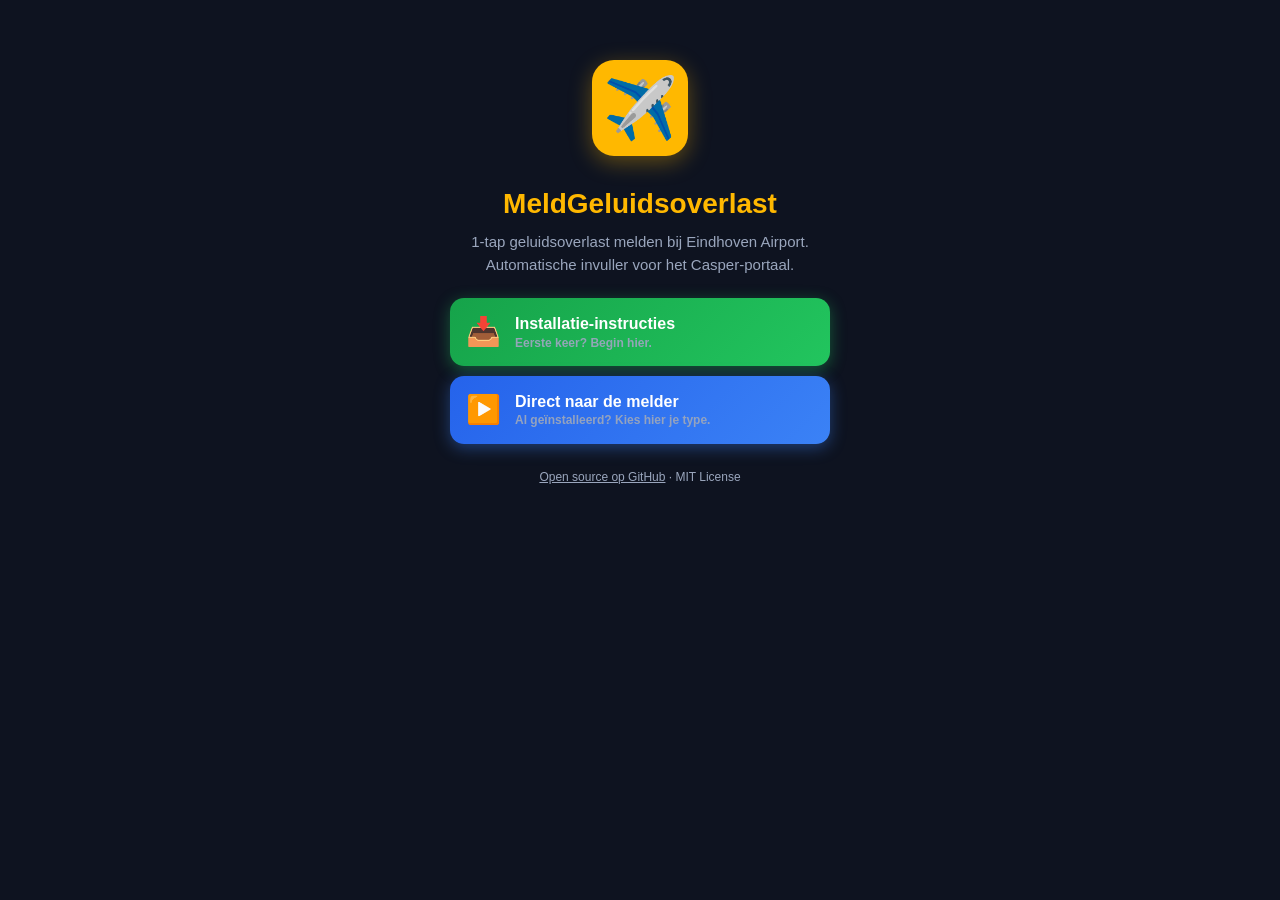
==== index.html @ 1b587c1e "Initial deploy: index.html" ====
<!doctype html>
<html lang="nl">
<head>
<meta charset="utf-8">
<meta name="viewport" content="width=device-width,initial-scale=1">
<title>MeldGeluidsoverlast — 1-tap geluidsmelder Eindhoven Airport</title>
<meta name="description" content="Meld in 1 tap geluidsoverlast van Eindhoven Airport. Open-source automatische melder voor het Casper-portaal.">
<meta property="og:type" content="website">
<meta property="og:site_name" content="MeldGeluidsoverlast">
<meta property="og:title" content="MeldGeluidsoverlast — Eindhoven Airport in 1 tap">
<meta property="og:description" content="1-tap geluidsoverlast melden bij Eindhoven Airport. Open source.">
<meta property="og:url" content="https://meldgeluidsoverlast.nl/">
<meta name="twitter:card" content="summary">
<link rel="icon" type="image/svg+xml" href="[data-uri]">
<style>
  *{box-sizing:border-box}
  html,body{margin:0;padding:0;background:#0e1320;color:#e8eef9;font:16px/1.55 -apple-system,BlinkMacSystemFont,sans-serif;min-height:100vh}
  .wrap{max-width:560px;margin:0 auto;padding:60px 22px;text-align:center}
  .badge{width:96px;height:96px;border-radius:22px;background:#ffb800;display:inline-flex;align-items:center;justify-content:center;font-size:60px;margin-bottom:18px;box-shadow:0 6px 22px rgba(255,184,0,.35)}
  h1{margin:8px 0 6px;color:#ffb800;font-size:28px;font-weight:800}
  .lead{color:#9aa6bd;font-size:15px;margin:0 0 22px;line-height:1.5}
  .btn{display:flex;align-items:center;gap:14px;width:100%;border:0;border-radius:14px;padding:16px;font-size:16px;font-weight:800;cursor:pointer;text-align:left;text-decoration:none;margin-bottom:10px;line-height:1.2;color:#fff}
  .btn .em{font-size:28px;flex:0 0 auto}
  .btn .ttl{flex:1}
  .btn .ttl small{display:block;font-size:12px;font-weight:600;opacity:.95;margin-top:2px}
  .btn-install{background:linear-gradient(135deg,#16a34a,#22c55e);box-shadow:0 4px 16px rgba(34,197,94,.4)}
  .btn-start{background:linear-gradient(135deg,#2563eb,#3b82f6);box-shadow:0 4px 16px rgba(59,130,246,.4)}
  .btns{text-align:left;max-width:380px;margin:0 auto}
  small{display:block;color:#9aa6bd;font-size:12px;margin-top:24px}
  small a{color:#9aa6bd}
</style>
</head>
<body>
<div class="wrap">
  <div class="badge">✈️</div>
  <h1>MeldGeluidsoverlast</h1>
  <p class="lead">1-tap geluidsoverlast melden bij Eindhoven Airport.<br>Automatische invuller voor het Casper-portaal.</p>
  <div class="btns">
    <a class="btn btn-install" href="install.html"><span class="em">📥</span><span class="ttl">Installatie-instructies<small>Eerste keer? Begin hier.</small></span></a>
    <a class="btn btn-start" href="start.html"><span class="em">▶️</span><span class="ttl">Direct naar de melder<small>Al geïnstalleerd? Kies hier je type.</small></span></a>
  </div>
  <small><a href="https://github.com/mrcncpt/klacht-eindhoven">Open source op GitHub</a> · MIT License</small>
</div>
</body>
</html>
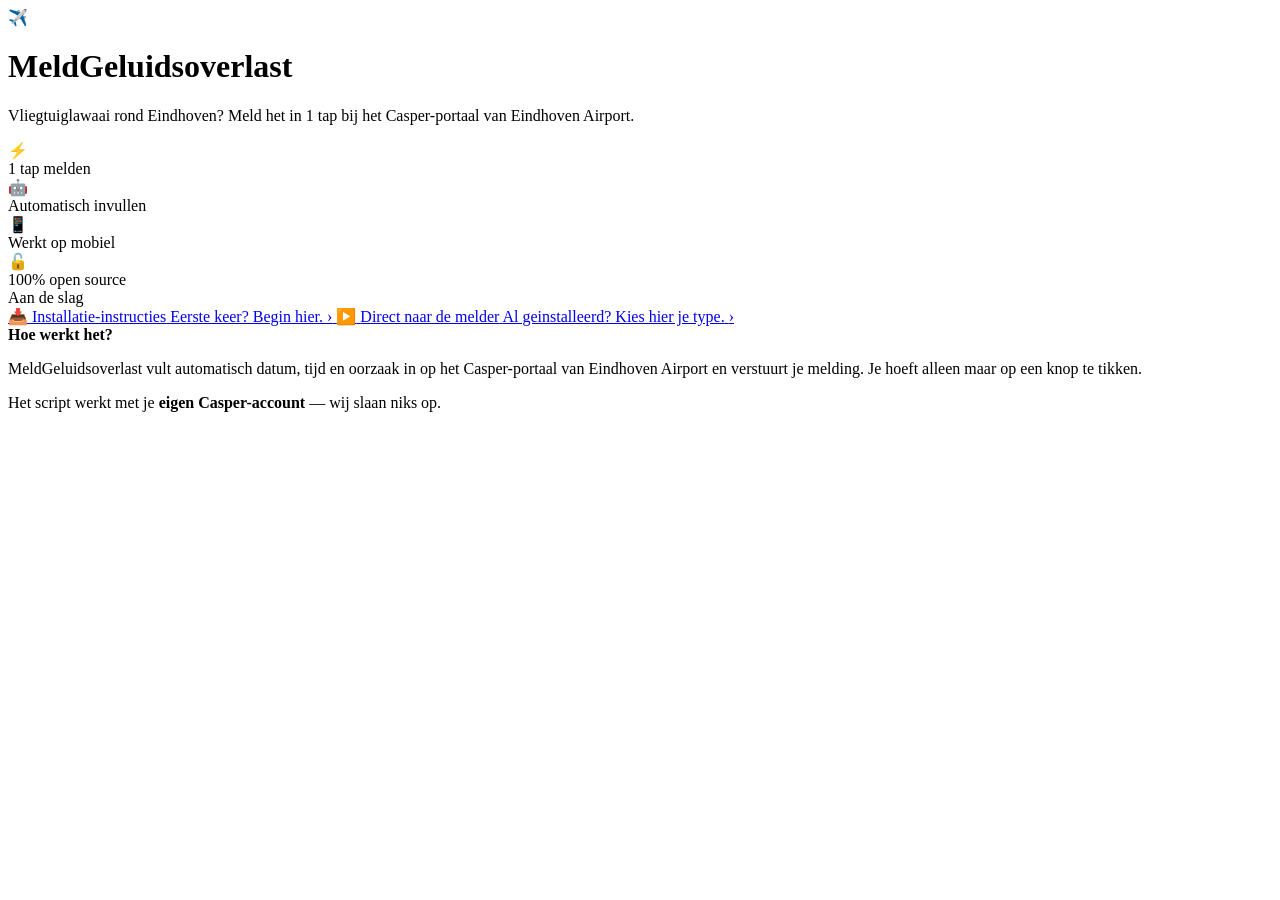
==== commit 0337d4e0: "Sync from local: Claude Code updates (notify.js, proxy.py, style.css + redesign): index.html" ====
--- a/index.html
+++ b/index.html
@@ -10,36 +10,93 @@
 <meta property="og:title" content="MeldGeluidsoverlast — Eindhoven Airport in 1 tap">
 <meta property="og:description" content="1-tap geluidsoverlast melden bij Eindhoven Airport. Open source.">
 <meta property="og:url" content="https://meldgeluidsoverlast.nl/">
+<link rel="canonical" href="https://meldgeluidsoverlast.nl/">
+<meta property="og:image" content="https://meldgeluidsoverlast.nl/og-image.svg">
+<meta property="og:image:width" content="1200">
+<meta property="og:image:height" content="630">
+<meta name="twitter:image" content="https://meldgeluidsoverlast.nl/og-image.svg">
+<meta name="twitter:title" content="MeldGeluidsoverlast — Eindhoven Airport in 1 tap">
+<meta name="twitter:description" content="1-tap geluidsoverlast melden bij Eindhoven Airport. Open source, automatische invuller.">
 <meta name="twitter:card" content="summary">
 <link rel="icon" type="image/svg+xml" href="[data-uri]">
-<style>
-  *{box-sizing:border-box}
-  html,body{margin:0;padding:0;background:#0e1320;color:#e8eef9;font:16px/1.55 -apple-system,BlinkMacSystemFont,sans-serif;min-height:100vh}
-  .wrap{max-width:560px;margin:0 auto;padding:60px 22px;text-align:center}
-  .badge{width:96px;height:96px;border-radius:22px;background:#ffb800;display:inline-flex;align-items:center;justify-content:center;font-size:60px;margin-bottom:18px;box-shadow:0 6px 22px rgba(255,184,0,.35)}
-  h1{margin:8px 0 6px;color:#ffb800;font-size:28px;font-weight:800}
-  .lead{color:#9aa6bd;font-size:15px;margin:0 0 22px;line-height:1.5}
-  .btn{display:flex;align-items:center;gap:14px;width:100%;border:0;border-radius:14px;padding:16px;font-size:16px;font-weight:800;cursor:pointer;text-align:left;text-decoration:none;margin-bottom:10px;line-height:1.2;color:#fff}
-  .btn .em{font-size:28px;flex:0 0 auto}
-  .btn .ttl{flex:1}
-  .btn .ttl small{display:block;font-size:12px;font-weight:600;opacity:.95;margin-top:2px}
-  .btn-install{background:linear-gradient(135deg,#16a34a,#22c55e);box-shadow:0 4px 16px rgba(34,197,94,.4)}
-  .btn-start{background:linear-gradient(135deg,#2563eb,#3b82f6);box-shadow:0 4px 16px rgba(59,130,246,.4)}
-  .btns{text-align:left;max-width:380px;margin:0 auto}
-  small{display:block;color:#9aa6bd;font-size:12px;margin-top:24px}
-  small a{color:#9aa6bd}
-</style>
+<link rel="stylesheet" href="style.css">
+<script type="application/ld+json">{
+  "@context": "https://schema.org",
+  "@type": "WebApplication",
+  "name": "MeldGeluidsoverlast",
+  "alternateName": "Meld Geluidsoverlast Eindhoven",
+  "description": "1-tap geluidsoverlast melden bij Eindhoven Airport. Open-source automatische invuller voor het Casper-portaal.",
+  "url": "https://meldgeluidsoverlast.nl/",
+  "applicationCategory": "UtilitiesApplication",
+  "operatingSystem": "Web, Android (PWA)",
+  "isAccessibleForFree": true,
+  "browserRequirements": "Firefox + Tampermonkey op Android, of elke desktop-browser",
+  "softwareVersion": "1.8.0",
+  "publisher": {
+    "@type": "Organization",
+    "name": "MeldGeluidsoverlast",
+    "url": "https://meldgeluidsoverlast.nl/"
+  }
+}</script>
 </head>
 <body>
-<div class="wrap">
-  <div class="badge">✈️</div>
-  <h1>MeldGeluidsoverlast</h1>
-  <p class="lead">1-tap geluidsoverlast melden bij Eindhoven Airport.<br>Automatische invuller voor het Casper-portaal.</p>
-  <div class="btns">
-    <a class="btn btn-install" href="install.html"><span class="em">📥</span><span class="ttl">Installatie-instructies<small>Eerste keer? Begin hier.</small></span></a>
-    <a class="btn btn-start" href="start.html"><span class="em">▶️</span><span class="ttl">Direct naar de melder<small>Al geïnstalleerd? Kies hier je type.</small></span></a>
+<div class="bg-glow"></div>
+
+<div class="page page--narrow">
+  <!-- Hero -->
+  <div class="hero">
+    <div class="hero-icon">✈️</div>
+    <h1>Meld<span class="accent">Geluidsoverlast</span></h1>
+    <p class="hero-lead">Vliegtuiglawaai rond Eindhoven? Meld het in 1 tap bij het Casper-portaal van Eindhoven Airport.</p>
   </div>
-  <small><a href="https://github.com/mrcncpt/klacht-eindhoven">Open source op GitHub</a> · MIT License</small>
-</div>
-</body>
-</html>
+
+  <!-- Features -->
+  <div class="features">
+    <div class="feature">
+      <div class="feature-icon">⚡</div>
+      <div class="feature-text">1 tap melden</div>
+    </div>
+    <div class="feature">
+      <div class="feature-icon">🤖</div>
+      <div class="feature-text">Automatisch invullen</div>
+    </div>
+    <div class="feature">
+      <div class="feature-icon">📱</div>
+      <div class="feature-text">Werkt op mobiel</div>
+    </div>
+    <div class="feature">
+      <div class="feature-icon">🔓</div>
+      <div class="feature-text">100% open source</div>
+    </div>
+  </div>
+
+  <!-- CTA buttons -->
+  <div class="section-title">Aan de slag</div>
+
+  <a class="btn btn--green btn--primary-glow" href="install.html">
+    <span class="icon">📥</span>
+    <span class="label">
+      <span class="title">Installatie-instructies</span>
+      <span class="subtitle">Eerste keer? Begin hier.</span>
+    </span>
+    <span class="chevron">›</span>
+  </a>
+
+  <a class="btn btn--blue" href="start.html">
+    <span class="icon">▶️</span>
+    <span class="label">
+      <span class="title">Direct naar de melder</span>
+      <span class="subtitle">Al geinstalleerd? Kies hier je type.</span>
+    </span>
+    <span class="chevron">›</span>
+  </a>
+
+  <!-- How it works -->
+  <div class="glass-card mt-lg">
+    <strong>Hoe werkt het?</strong>
+    <p>MeldGeluidsoverlast vult automatisch datum, tijd en oorzaak in op het Casper-portaal van Eindhoven Airport en verstuurt je melding. Je hoeft alleen maar op een knop te tikken.</p>
+    <p>Het script werkt met je <strong style="color:var(--accent)">eigen Casper-account</strong> — wij slaan niks op.</p>
+  </div>
+
+  <!-- Footer -->
+  <div cla
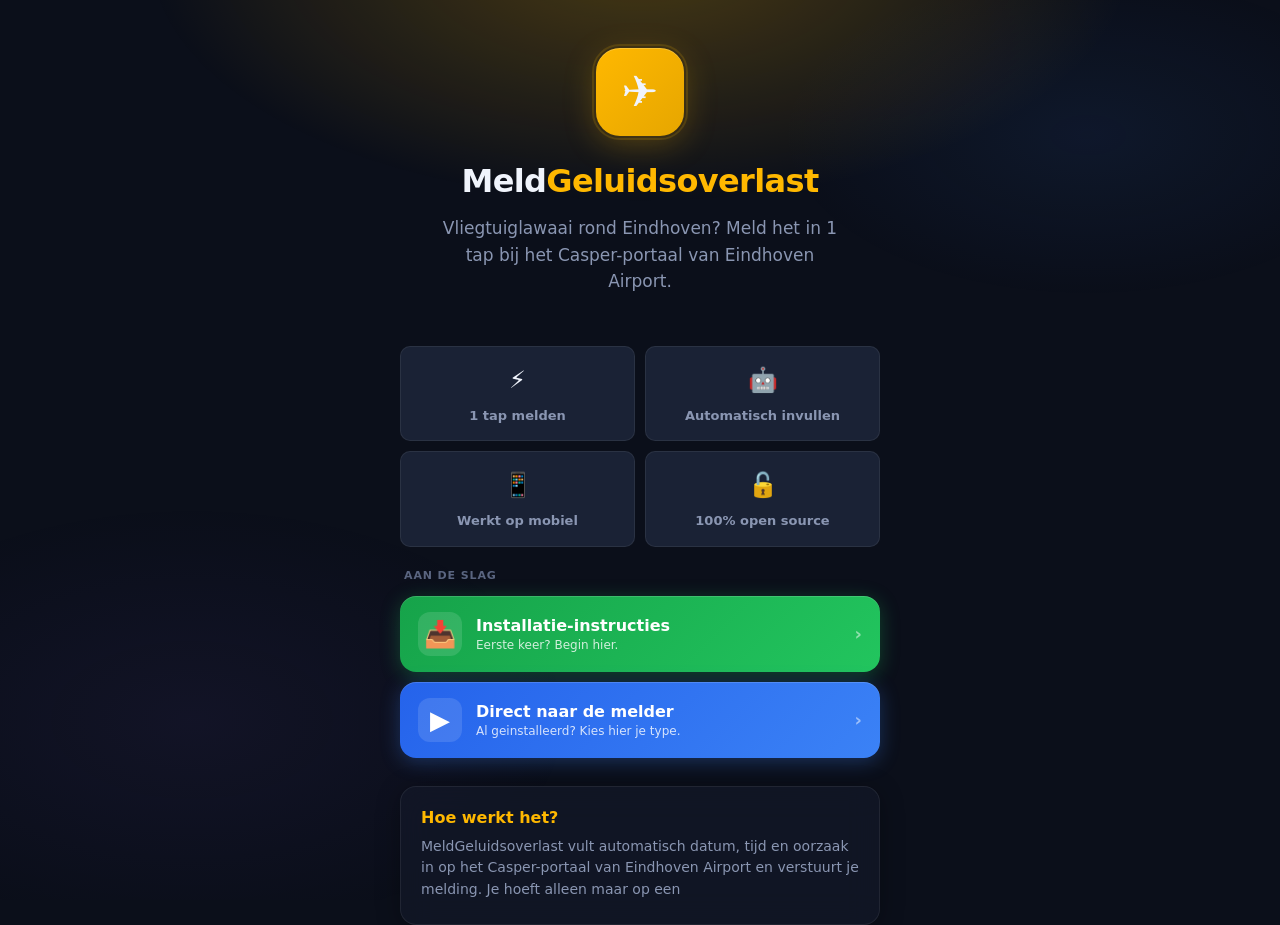
==== commit 6184e690: "VS Code update: index.html" ====
--- a/index.html
+++ b/index.html
@@ -50,6 +50,11 @@
     <p class="hero-lead">Vliegtuiglawaai rond Eindhoven? Meld het in 1 tap bij het Casper-portaal van Eindhoven Airport.</p>
   </div>
 
+  <!-- Persoonlijke teller (alleen zichtbaar als er historie is) -->
+  <div class="stats-pill-wrap hidden" id="statsWrap">
+    <div class="stats-pill" id="statsPill"></div>
+  </div>
+
   <!-- Features -->
   <div class="features">
     <div class="feature">
@@ -94,9 +99,4 @@
   <!-- How it works -->
   <div class="glass-card mt-lg">
     <strong>Hoe werkt het?</strong>
-    <p>MeldGeluidsoverlast vult automatisch datum, tijd en oorzaak in op het Casper-portaal van Eindhoven Airport en verstuurt je melding. Je hoeft alleen maar op een knop te tikken.</p>
-    <p>Het script werkt met je <strong style="color:var(--accent)">eigen Casper-account</strong> — wij slaan niks op.</p>
-  </div>
-
-  <!-- Footer -->
-  <div cla+    <p>MeldGeluidsoverlast vult automatisch datum, tijd en oorzaak in op het Casper-portaal van Eindhoven Airport en verstuurt je melding. Je hoeft alleen maar op een
--- a/style.css
+++ b/style.css
@@ -0,0 +1,650 @@
+/* === MeldGeluidsoverlast — Shared Design System === */
+
+:root {
+  --bg: #0b0f1a;
+  --bg-subtle: #111827;
+  --surface: #1a2235;
+  --surface-hover: #1f2940;
+  --border: rgba(255,255,255,0.07);
+  --border-hover: rgba(255,255,255,0.14);
+  --text: #f0f4fc;
+  --text-muted: #8a96b2;
+  --text-faint: #5a6580;
+  --accent: #ffb800;
+  --accent-soft: rgba(255,184,0,0.12);
+  --accent-glow: rgba(255,184,0,0.25);
+  --green: #22c55e;
+  --green-soft: rgba(34,197,94,0.12);
+  --green-glow: rgba(34,197,94,0.3);
+  --blue: #3b82f6;
+  --blue-soft: rgba(59,130,246,0.12);
+  --blue-glow: rgba(59,130,246,0.3);
+  --red: #ef4444;
+  --purple: #8b5cf6;
+  --radius: 16px;
+  --radius-sm: 10px;
+  --radius-full: 9999px;
+  --shadow: 0 4px 24px rgba(0,0,0,0.3);
+  --shadow-lg: 0 12px 48px rgba(0,0,0,0.4);
+  --ease: cubic-bezier(0.4, 0, 0.2, 1);
+  --font: -apple-system, BlinkMacSystemFont, "SF Pro Display", "Inter", system-ui, "Segoe UI", Roboto, sans-serif;
+}
+
+*, *::before, *::after { box-sizing: border-box; margin: 0; padding: 0; }
+
+html {
+  font-size: 16px;
+  -webkit-font-smoothing: antialiased;
+  -moz-osx-font-smoothing: grayscale;
+}
+
+body {
+  font-family: var(--font);
+  background: var(--bg);
+  color: var(--text);
+  line-height: 1.6;
+  min-height: 100vh;
+  overflow-x: hidden;
+}
+
+/* === Background ambience === */
+.bg-glow {
+  position: fixed;
+  inset: 0;
+  z-index: 0;
+  pointer-events: none;
+  background:
+    radial-gradient(ellipse 70% 50% at 50% -5%, var(--accent-glow), transparent 55%),
+    radial-gradient(ellipse 40% 30% at 85% 15%, rgba(59,130,246,0.08), transparent 60%),
+    radial-gradient(ellipse 50% 40% at 15% 80%, rgba(139,92,246,0.06), transparent 60%);
+}
+
+/* === Layout === */
+.page {
+  position: relative;
+  z-index: 1;
+  max-width: 640px;
+  margin: 0 auto;
+  padding: 0 20px;
+}
+
+.page--narrow { max-width: 520px; }
+.page--wide { max-width: 720px; }
+
+/* === Nav bar === */
+.navbar {
+  display: flex;
+  align-items: center;
+  justify-content: space-between;
+  padding: 16px 0;
+  margin-bottom: 8px;
+}
+
+.navbar-brand {
+  display: flex;
+  align-items: center;
+  gap: 10px;
+  text-decoration: none;
+  color: var(--text);
+  font-weight: 700;
+  font-size: 15px;
+}
+
+.navbar-brand img,
+.navbar-brand svg {
+  width: 32px;
+  height: 32px;
+  border-radius: 8px;
+}
+
+.navbar-link {
+  color: var(--text-muted);
+  text-decoration: none;
+  font-size: 13px;
+  font-weight: 600;
+  padding: 6px 12px;
+  border-radius: var(--radius-sm);
+  transition: all 0.2s var(--ease);
+}
+
+.navbar-link:hover {
+  color: var(--text);
+  background: var(--surface);
+}
+
+/* === Hero section === */
+.hero {
+  text-align: center;
+  padding: 48px 0 32px;
+}
+
+.hero-icon {
+  width: 88px;
+  height: 88px;
+  border-radius: 24px;
+  background: linear-gradient(135deg, var(--accent), #e6a600);
+  display: inline-flex;
+  align-items: center;
+  justify-content: center;
+  font-size: 44px;
+  margin-bottom: 20px;
+  box-shadow: 0 8px 32px var(--accent-glow), inset 0 1px 0 rgba(255,255,255,0.2);
+  position: relative;
+}
+
+.hero-icon::after {
+  content: '';
+  position: absolute;
+  inset: -4px;
+  border-radius: 28px;
+  border: 2px solid rgba(255,184,0,0.15);
+}
+
+.hero h1 {
+  font-size: 32px;
+  font-weight: 800;
+  letter-spacing: -0.02em;
+  color: var(--text);
+  margin-bottom: 8px;
+}
+
+.hero h1 .accent { color: var(--accent); }
+
+.hero-lead {
+  font-size: 17px;
+  color: var(--text-muted);
+  max-width: 400px;
+  margin: 0 auto;
+  line-height: 1.55;
+}
+
+/* === Section titles === */
+.section-title {
+  font-size: 11px;
+  font-weight: 700;
+  text-transform: uppercase;
+  letter-spacing: 0.08em;
+  color: var(--text-faint);
+  margin-bottom: 12px;
+  padding-left: 4px;
+}
+
+/* === Buttons === */
+.btn {
+  display: flex;
+  align-items: center;
+  gap: 14px;
+  width: 100%;
+  border: 0;
+  border-radius: var(--radius);
+  padding: 16px 18px;
+  font-size: 16px;
+  font-weight: 700;
+  cursor: pointer;
+  text-align: left;
+  text-decoration: none;
+  line-height: 1.25;
+  color: #fff;
+  position: relative;
+  overflow: hidden;
+  transition: all 0.25s var(--ease);
+}
+
+.btn:active { transform: scale(0.985); }
+
+.btn .icon {
+  font-size: 26px;
+  flex: 0 0 auto;
+  width: 44px;
+  height: 44px;
+  display: flex;
+  align-items: center;
+  justify-content: center;
+  background: rgba(255,255,255,0.12);
+  border-radius: 12px;
+}
+
+.btn .label { flex: 1; }
+
+.btn .label .title {
+  display: block;
+  font-size: 16px;
+  font-weight: 700;
+}
+
+.btn .label .subtitle {
+  display: block;
+  font-size: 12px;
+  font-weight: 500;
+  opacity: 0.8;
+  margin-top: 2px;
+}
+
+.btn .chevron {
+  font-size: 18px;
+  opacity: 0.5;
+  flex: 0 0 auto;
+  transition: transform 0.2s var(--ease);
+}
+
+.btn:hover .chevron { transform: translateX(3px); }
+
+.btn + .btn { margin-top: 10px; }
+
+/* Button variants */
+.btn--green {
+  background: linear-gradient(135deg, #16a34a 0%, #22c55e 100%);
+  box-shadow: 0 4px 20px var(--green-glow), inset 0 1px 0 rgba(255,255,255,0.15);
+}
+.btn--green:hover { box-shadow: 0 6px 28px rgba(34,197,94,0.45), inset 0 1px 0 rgba(255,255,255,0.15); }
+
+.btn--blue {
+  background: linear-gradient(135deg, #2563eb 0%, #3b82f6 100%);
+  box-shadow: 0 4px 20px var(--blue-glow), inset 0 1px 0 rgba(255,255,255,0.15);
+}
+.btn--blue:hover { box-shadow: 0 6px 28px rgba(59,130,246,0.45), inset 0 1px 0 rgba(255,255,255,0.15); }
+
+.btn--surface {
+  background: var(--surface);
+  color: var(--text);
+  border: 1px solid var(--border);
+  box-shadow: var(--shadow);
+}
+.btn--surface:hover { background: var(--surface-hover); border-color: var(--border-hover); }
+
+.btn--primary-glow {
+  animation: glow-pulse 2.5s ease-in-out infinite;
+}
+@keyframes glow-pulse {
+  0%, 100% { box-shadow: 0 4px 20px var(--green-glow), inset 0 1px 0 rgba(255,255,255,0.15); }
+  50% { box-shadow: 0 6px 32px rgba(34,197,94,0.5), inset 0 1px 0 rgba(255,255,255,0.15); }
+}
+
+/* === Cards === */
+.card {
+  background: var(--surface);
+  border: 1px solid var(--border);
+  border-radius: var(--radius);
+  padding: 18px 20px;
+  box-shadow: var(--shadow);
+}
+
+.card + .card { margin-top: 12px; }
+
+.card-title {
+  font-size: 13px;
+  font-weight: 700;
+  text-transform: uppercase;
+  letter-spacing: 0.04em;
+  color: var(--accent);
+  margin-bottom: 6px;
+}
+
+.card p {
+  font-size: 14px;
+  color: var(--text-muted);
+  margin: 4px 0;
+  line-height: 1.55;
+}
+
+.card a { color: var(--accent); text-decoration: none; }
+.card a:hover { text-decoration: underline; }
+
+/* === Info banner === */
+.info-banner {
+  background: var(--accent-soft);
+  border: 1px solid rgba(255,184,0,0.25);
+  border-radius: var(--radius);
+  padding: 14px 18px;
+  text-align: center;
+  line-height: 1.55;
+}
+
+.info-banner strong {
+  color: var(--accent);
+  display: block;
+  font-size: 15px;
+  margin-bottom: 2px;
+}
+
+.info-banner p {
+  font-size: 14px;
+  color: #d4b96a;
+  margin: 0;
+}
+
+/* === Success banner === */
+.success-banner {
+  background: var(--green-soft);
+  border: 1px solid rgba(34,197,94,0.3);
+  border-radius: var(--radius-sm);
+  padding: 10px 14px;
+  color: var(--green);
+  font-size: 13px;
+  font-weight: 600;
+  text-align: center;
+  margin-bottom: 14px;
+}
+
+/* === Warning banner === */
+.warn-banner {
+  display: none;
+  background: linear-gradient(135deg, #dc2626, #b91c1c);
+  color: #fff;
+  border-radius: var(--radius);
+  padding: 20px;
+  margin-bottom: 20px;
+  border: 2px solid rgba(252,165,165,0.4);
+  box-shadow: 0 8px 32px rgba(220,38,38,0.3);
+}
+
+.warn-banner.show { display: block; }
+.warn-banner h2 { font-size: 18px; margin-bottom: 8px; }
+.warn-banner p { font-size: 14px; margin: 6px 0; }
+
+.warn-banner .warn-btn {
+  display: inline-block;
+  background: #fff;
+  color: var(--red);
+  padding: 12px 20px;
+  border-radius: var(--radius-sm);
+  text-decoration: none;
+  font-weight: 700;
+  font-size: 15px;
+  margin-top: 12px;
+  transition: transform 0.15s;
+}
+.warn-banner .warn-btn:active { transform: scale(0.97); }
+
+/* === Info card (glass) === */
+.glass-card {
+  background: rgba(22,29,47,0.5);
+  backdrop-filter: blur(16px);
+  -webkit-backdrop-filter: blur(16px);
+  border: 1px solid var(--border);
+  border-radius: var(--radius);
+  padding: 18px 20px;
+  box-shadow: var(--shadow);
+}
+
+.glass-card strong { color: var(--accent); }
+
+.glass-card p {
+  font-size: 14px;
+  color: var(--text-muted);
+  margin: 5px 0;
+  line-height: 1.55;
+}
+
+/* === Firefox install card === */
+.ff-card {
+  background: linear-gradient(135deg, #ff9500, #ff6b00);
+  color: #fff;
+  border-radius: var(--radius);
+  padding: 20px;
+  box-shadow: 0 8px 28px rgba(255,107,0,0.35);
+}
+
+.ff-card h3 {
+  text-align: center;
+  margin-bottom: 14px;
+  font-size: 16px;
+}
+
+.ff-step {
+  display: flex;
+  align-items: center;
+  gap: 10px;
+  margin: 7px 0;
+  font-size: 14px;
+}
+
+.ff-num {
+  flex: 0 0 26px;
+  height: 26px;
+  border-radius: 50%;
+  background: rgba(0,0,0,0.2);
+  display: flex;
+  align-items: center;
+  justify-content: center;
+  font-weight: 800;
+  font-size: 13px;
+}
+
+.ff-key {
+  display: inline-block;
+  background: rgba(0,0,0,0.25);
+  padding: 2px 8px;
+  border-radius: 6px;
+  font-weight: 800;
+  font-family: ui-monospace, Menlo, monospace;
+}
+
+/* === PWA install button === */
+.btn--pwa {
+  background: linear-gradient(135deg, #2563eb, #3b82f6);
+  color: #fff;
+  box-shadow: 0 4px 20px var(--blue-glow), inset 0 1px 0 rgba(255,255,255,0.15);
+  animation: glow-pulse-blue 2.5s ease-in-out infinite;
+}
+
+@keyframes glow-pulse-blue {
+  0%, 100% { box-shadow: 0 4px 20px var(--blue-glow), inset 0 1px 0 rgba(255,255,255,0.15); }
+  50% { box-shadow: 0 6px 32px rgba(59,130,246,0.5), inset 0 1px 0 rgba(255,255,255,0.15); }
+}
+
+/* === Stat badges === */
+.stats {
+  display: flex;
+  gap: 12px;
+  justify-content: center;
+  margin: 24px 0;
+  flex-wrap: wrap;
+}
+
+.stat {
+  background: var(--surface);
+  border: 1px solid var(--border);
+  border-radius: var(--radius-sm);
+  padding: 10px 16px;
+  text-align: center;
+  min-width: 100px;
+}
+
+.stat-value {
+  font-size: 22px;
+  font-weight: 800;
+  color: var(--accent);
+}
+
+.stat-label {
+  font-size: 11px;
+  font-weight: 600;
+  color: var(--text-faint);
+  text-transform: uppercase;
+  letter-spacing: 0.04em;
+  margin-top: 2px;
+}
+
+/* === Feature list === */
+.features {
+  display: grid;
+  grid-template-columns: 1fr 1fr;
+  gap: 10px;
+  margin: 20px 0;
+}
+
+.feature {
+  background: var(--surface);
+  border: 1px solid var(--border);
+  border-radius: var(--radius-sm);
+  padding: 14px;
+  text-align: center;
+}
+
+.feature-icon { font-size: 24px; margin-bottom: 6px; }
+
+.feature-text {
+  font-size: 13px;
+  font-weight: 600;
+  color: var(--text-muted);
+}
+
+/* === Footer === */
+.footer {
+  text-align: center;
+  padding: 32px 0 40px;
+  font-size: 12px;
+  color: var(--text-faint);
+}
+
+.footer a {
+  color: var(--text-muted);
+  text-decoration: none;
+}
+.footer a:hover { color: var(--text); }
+
+/* === Utility === */
+.hidden { display: none !important; }
+.mt-sm { margin-top: 10px; }
+.mt-md { margin-top: 18px; }
+.mt-lg { margin-top: 28px; }
+.mb-sm { margin-bottom: 10px; }
+.mb-md { margin-bottom: 18px; }
+.text-center { text-align: center; }
+
+/* === Bounce arrow === */
+.bounce-arrow {
+  font-size: 26px;
+  text-align: center;
+  animation: bounce 1.2s infinite;
+  margin: 4px 0 8px;
+}
+
+@keyframes bounce {
+  0%, 100% { transform: translateY(0); }
+  50% { transform: translateY(-6px); }
+}
+
+/* === Toggle switch === */
+.toggle-card {
+  background: var(--surface);
+  border: 1px solid var(--border);
+  border-radius: var(--radius);
+  padding: 16px 18px;
+  box-shadow: var(--shadow);
+}
+
+.toggle-card.active {
+  border-color: rgba(34,197,94,0.3);
+  background: linear-gradient(135deg, rgba(34,197,94,0.08), var(--surface));
+}
+
+.toggle-row {
+  display: flex;
+  align-items: center;
+  gap: 14px;
+}
+
+.toggle-icon {
+  font-size: 24px;
+  flex: 0 0 auto;
+}
+
+.toggle-info {
+  flex: 1;
+}
+
+.toggle-title {
+  font-size: 15px;
+  font-weight: 700;
+  color: var(--text);
+}
+
+.toggle-desc {
+  font-size: 12px;
+  color: var(--text-muted);
+  margin-top: 1px;
+}
+
+.toggle-switch {
+  position: relative;
+  width: 48px;
+  height: 28px;
+  flex: 0 0 auto;
+}
+
+.toggle-switch input {
+  opacity: 0;
+  width: 0;
+  height: 0;
+}
+
+.toggle-slider {
+  position: absolute;
+  cursor: pointer;
+  inset: 0;
+  background: #374056;
+  border-radius: 28px;
+  transition: all 0.3s var(--ease);
+}
+
+.toggle-slider::before {
+  content: '';
+  position: absolute;
+  height: 22px;
+  width: 22px;
+  left: 3px;
+  bottom: 3px;
+  background: #fff;
+  border-radius: 50%;
+  transition: transform 0.3s var(--ease);
+  box-shadow: 0 1px 3px rgba(0,0,0,0.3);
+}
+
+.toggle-switch input:checked + .toggle-slider {
+  background: var(--green);
+}
+
+.toggle-switch input:checked + .toggle-slider::before {
+  transform: translateX(20px);
+}
+
+.toggle-status {
+  font-size: 12px;
+  color: var(--text-faint);
+  margin-top: 10px;
+  padding-top: 10px;
+  border-top: 1px solid var(--border);
+  line-height: 1.5;
+}
+
+.toggle-status .live-dot {
+  display: inline-block;
+  width: 7px;
+  height: 7px;
+  border-radius: 50%;
+  background: var(--green);
+  margin-right: 4px;
+  animation: pulse-dot 2s infinite;
+}
+
+@keyframes pulse-dot {
+  0%, 100% { opacity: 1; }
+  50% { opacity: 0.4; }
+}
+
+.toggle-status .count {
+  color: var(--accent);
+  font-weight: 700;
+}
+
+/* === Responsive === */
+@media (max-width: 480px) {
+  .hero { padding: 36px 0 24px; }
+  .hero h1 { font-size: 26px; }
+  .hero-lead { font-size: 15px; }
+  .hero-icon { width: 72px; height: 72px; font-size: 36px; border-radius: 20px; }
+  .features { grid-template-columns: 1fr; }
+  .stats { gap: 8px; }
+}
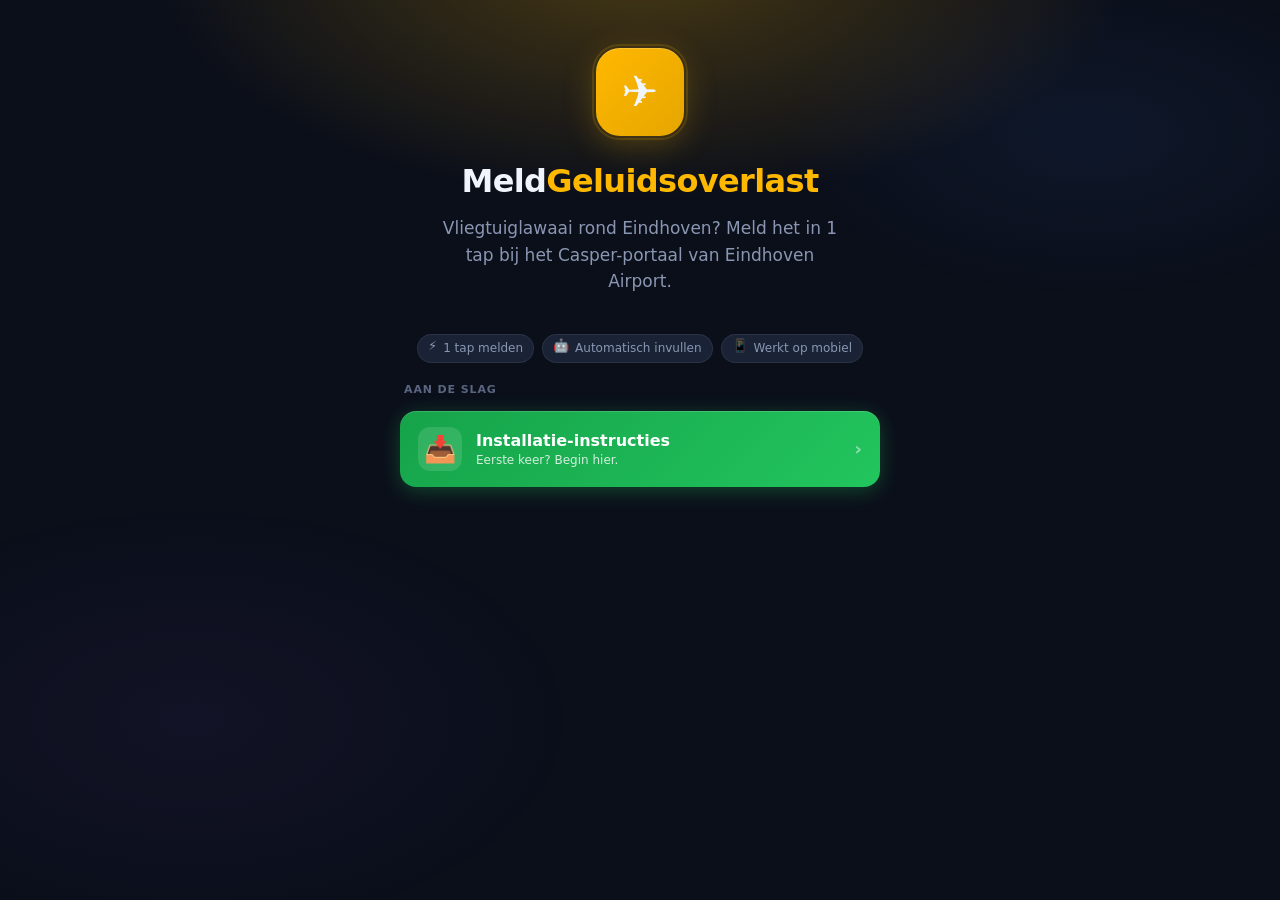
==== commit 24934095: "index.html: features compact (kleine pills) + verwijder '100% open source'" ====
--- a/index.html
+++ b/index.html
@@ -55,25 +55,19 @@
     <div class="stats-pill" id="statsPill"></div>
   </div>
 
-  <!-- Features -->
-  <div class="features">
-    <div class="feature">
-      <div class="feature-icon">⚡</div>
-      <div class="feature-text">1 tap melden</div>
-    </div>
-    <div class="feature">
-      <div class="feature-icon">🤖</div>
-      <div class="feature-text">Automatisch invullen</div>
-    </div>
-    <div class="feature">
-      <div class="feature-icon">📱</div>
-      <div class="feature-text">Werkt op mobiel</div>
-    </div>
-    <div class="feature">
-      <div class="feature-icon">🔓</div>
-      <div class="feature-text">100% open source</div>
-    </div>
+  <!-- Features (compact: kleine inline pills, geen open-source meer) -->
+  <div class="features features--compact">
+    <span class="feature"><span class="feature-icon">⚡</span><span class="feature-text">1 tap melden</span></span>
+    <span class="feature"><span class="feature-icon">🤖</span><span class="feature-text">Automatisch invullen</span></span>
+    <span class="feature"><span class="feature-icon">📱</span><span class="feature-text">Werkt op mobiel</span></span>
   </div>
+  <style>
+    /* Compacte feature-pills — kleine inline-row ipv groot grid */
+    .features.features--compact{display:flex;flex-wrap:wrap;justify-content:center;gap:6px 8px;margin:8px 0 18px}
+    .features.features--compact .feature{display:inline-flex;align-items:center;gap:6px;background:var(--surface,#161d2f);border:1px solid var(--border,#243150);border-radius:999px;padding:4px 10px;font-size:12px;color:var(--text-muted,#9aa6bd);box-shadow:none}
+    .features.features--compact .feature-icon{font-size:13px;line-height:1}
+    .features.features--compact .feature-text{font-size:12px;font-weight:500}
+  </style>
 
   <!-- CTA buttons -->
   <div class="section-title">Aan de slag</div>
@@ -87,16 +81,4 @@
     <span class="chevron">›</span>
   </a>
 
-  <a class="btn btn--blue" href="start.html">
-    <span class="icon">▶️</span>
-    <span class="label">
-      <span class="title">Direct naar de melder</span>
-      <span class="subtitle">Al geinstalleerd? Kies hier je type.</span>
-    </span>
-    <span class="chevron">›</span>
-  </a>
-
-  <!-- How it works -->
-  <div class="glass-card mt-lg">
-    <strong>Hoe werkt het?</strong>
-    <p>MeldGeluidsoverlast vult automatisch datum, tijd en oorzaak in op het Casper-portaal van Eindhoven Airport en verstuurt je melding. Je hoeft alleen maar op een+  <a class="btn btn--blue" href="
--- a/style.css
+++ b/style.css
@@ -504,6 +504,60 @@
 }
 .footer a:hover { color: var(--text); }
 
+/* === Personal-stats pill === */
+.stats-pill {
+  display: inline-flex;
+  align-items: center;
+  gap: 8px;
+  background: var(--surface);
+  border: 1px solid var(--border);
+  border-radius: var(--radius-full);
+  padding: 8px 16px;
+  font-size: 12px;
+  font-weight: 600;
+  color: var(--text-muted);
+  backdrop-filter: blur(20px);
+  -webkit-backdrop-filter: blur(20px);
+}
+.stats-pill strong { color: var(--accent); font-weight: 800; }
+.stats-pill .dot { width: 3px; height: 3px; border-radius: 50%; background: var(--text-faint); }
+.stats-pill-wrap { text-align: center; margin: 8px 0 24px; }
+
+/* === Share CTA === */
+.share-cta {
+  display: flex;
+  align-items: center;
+  gap: 14px;
+  width: 100%;
+  background: linear-gradient(135deg, #16a34a 0%, #22c55e 100%);
+  color: #fff;
+  border: 0;
+  border-radius: var(--radius);
+  padding: 14px 18px;
+  font: inherit;
+  font-size: 14px;
+  font-weight: 700;
+  cursor: pointer;
+  text-align: left;
+  text-decoration: none;
+  line-height: 1.3;
+  box-shadow: 0 4px 20px rgba(34,197,94,0.25);
+  transition: all 0.2s var(--ease);
+}
+.share-cta:hover { box-shadow: 0 6px 28px rgba(34,197,94,0.4); }
+.share-cta:active { transform: scale(0.985); }
+.share-cta .icon {
+  font-size: 22px;
+  width: 40px; height: 40px;
+  display: flex; align-items: center; justify-content: center;
+  background: rgba(255,255,255,0.18);
+  border-radius: 10px;
+  flex: 0 0 auto;
+}
+.share-cta .label { flex: 1; }
+.share-cta .label .title { display: block; font-size: 14px; font-weight: 700; }
+.share-cta .label .subtitle { display: block; font-size: 12px; font-weight: 500; opacity: 0.85; margin-top: 1px; }
+
 /* === Utility === */
 .hidden { display: none !important; }
 .mt-sm { margin-top: 10px; }
@@ -561,90 +615,4 @@
   color: var(--text);
 }
 
-.toggle-desc {
-  font-size: 12px;
-  color: var(--text-muted);
-  margin-top: 1px;
-}
-
-.toggle-switch {
-  position: relative;
-  width: 48px;
-  height: 28px;
-  flex: 0 0 auto;
-}
-
-.toggle-switch input {
-  opacity: 0;
-  width: 0;
-  height: 0;
-}
-
-.toggle-slider {
-  position: absolute;
-  cursor: pointer;
-  inset: 0;
-  background: #374056;
-  border-radius: 28px;
-  transition: all 0.3s var(--ease);
-}
-
-.toggle-slider::before {
-  content: '';
-  position: absolute;
-  height: 22px;
-  width: 22px;
-  left: 3px;
-  bottom: 3px;
-  background: #fff;
-  border-radius: 50%;
-  transition: transform 0.3s var(--ease);
-  box-shadow: 0 1px 3px rgba(0,0,0,0.3);
-}
-
-.toggle-switch input:checked + .toggle-slider {
-  background: var(--green);
-}
-
-.toggle-switch input:checked + .toggle-slider::before {
-  transform: translateX(20px);
-}
-
-.toggle-status {
-  font-size: 12px;
-  color: var(--text-faint);
-  margin-top: 10px;
-  padding-top: 10px;
-  border-top: 1px solid var(--border);
-  line-height: 1.5;
-}
-
-.toggle-status .live-dot {
-  display: inline-block;
-  width: 7px;
-  height: 7px;
-  border-radius: 50%;
-  background: var(--green);
-  margin-right: 4px;
-  animation: pulse-dot 2s infinite;
-}
-
-@keyframes pulse-dot {
-  0%, 100% { opacity: 1; }
-  50% { opacity: 0.4; }
-}
-
-.toggle-status .count {
-  color: var(--accent);
-  font-weight: 700;
-}
-
-/* === Responsive === */
-@media (max-width: 480px) {
-  .hero { padding: 36px 0 24px; }
-  .hero h1 { font-size: 26px; }
-  .hero-lead { font-size: 15px; }
-  .hero-icon { width: 72px; height: 72px; font-size: 36px; border-radius: 20px; }
-  .features { grid-template-columns: 1fr; }
-  .stats { gap: 8px; }
-}
+.togg
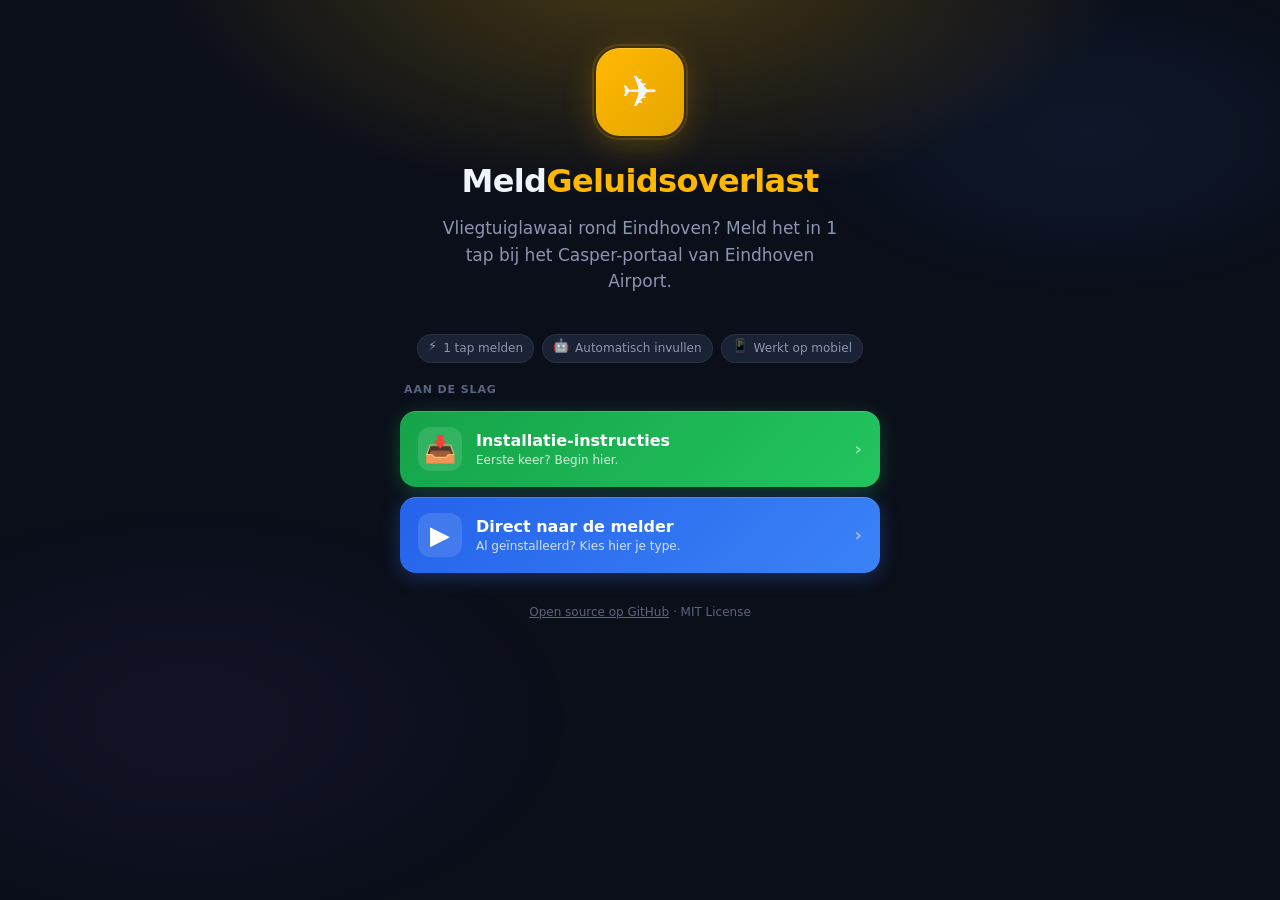
==== commit 38dc165e: "Fix corruption: rebuild install.html (alle JS detectie) + index.html (was truncated mid-href): index" ====
--- a/index.html
+++ b/index.html
@@ -81,4 +81,19 @@
     <span class="chevron">›</span>
   </a>
 
-  <a class="btn btn--blue" href="+  <a class="btn btn--blue" href="start.html">
+    <span class="icon">▶️</span>
+    <span class="label">
+      <span class="title">Direct naar de melder</span>
+      <span class="subtitle">Al geïnstalleerd? Kies hier je type.</span>
+    </span>
+    <span class="chevron">›</span>
+  </a>
+
+  <p style="text-align:center;color:var(--text-faint);font-size:12px;margin-top:30px">
+    <a href="https://github.com/mrcncpt/klacht-eindhoven" target="_blank" style="color:var(--text-faint)">Open source op GitHub</a> · MIT License
+  </p>
+
+</div>
+</body>
+</html>
